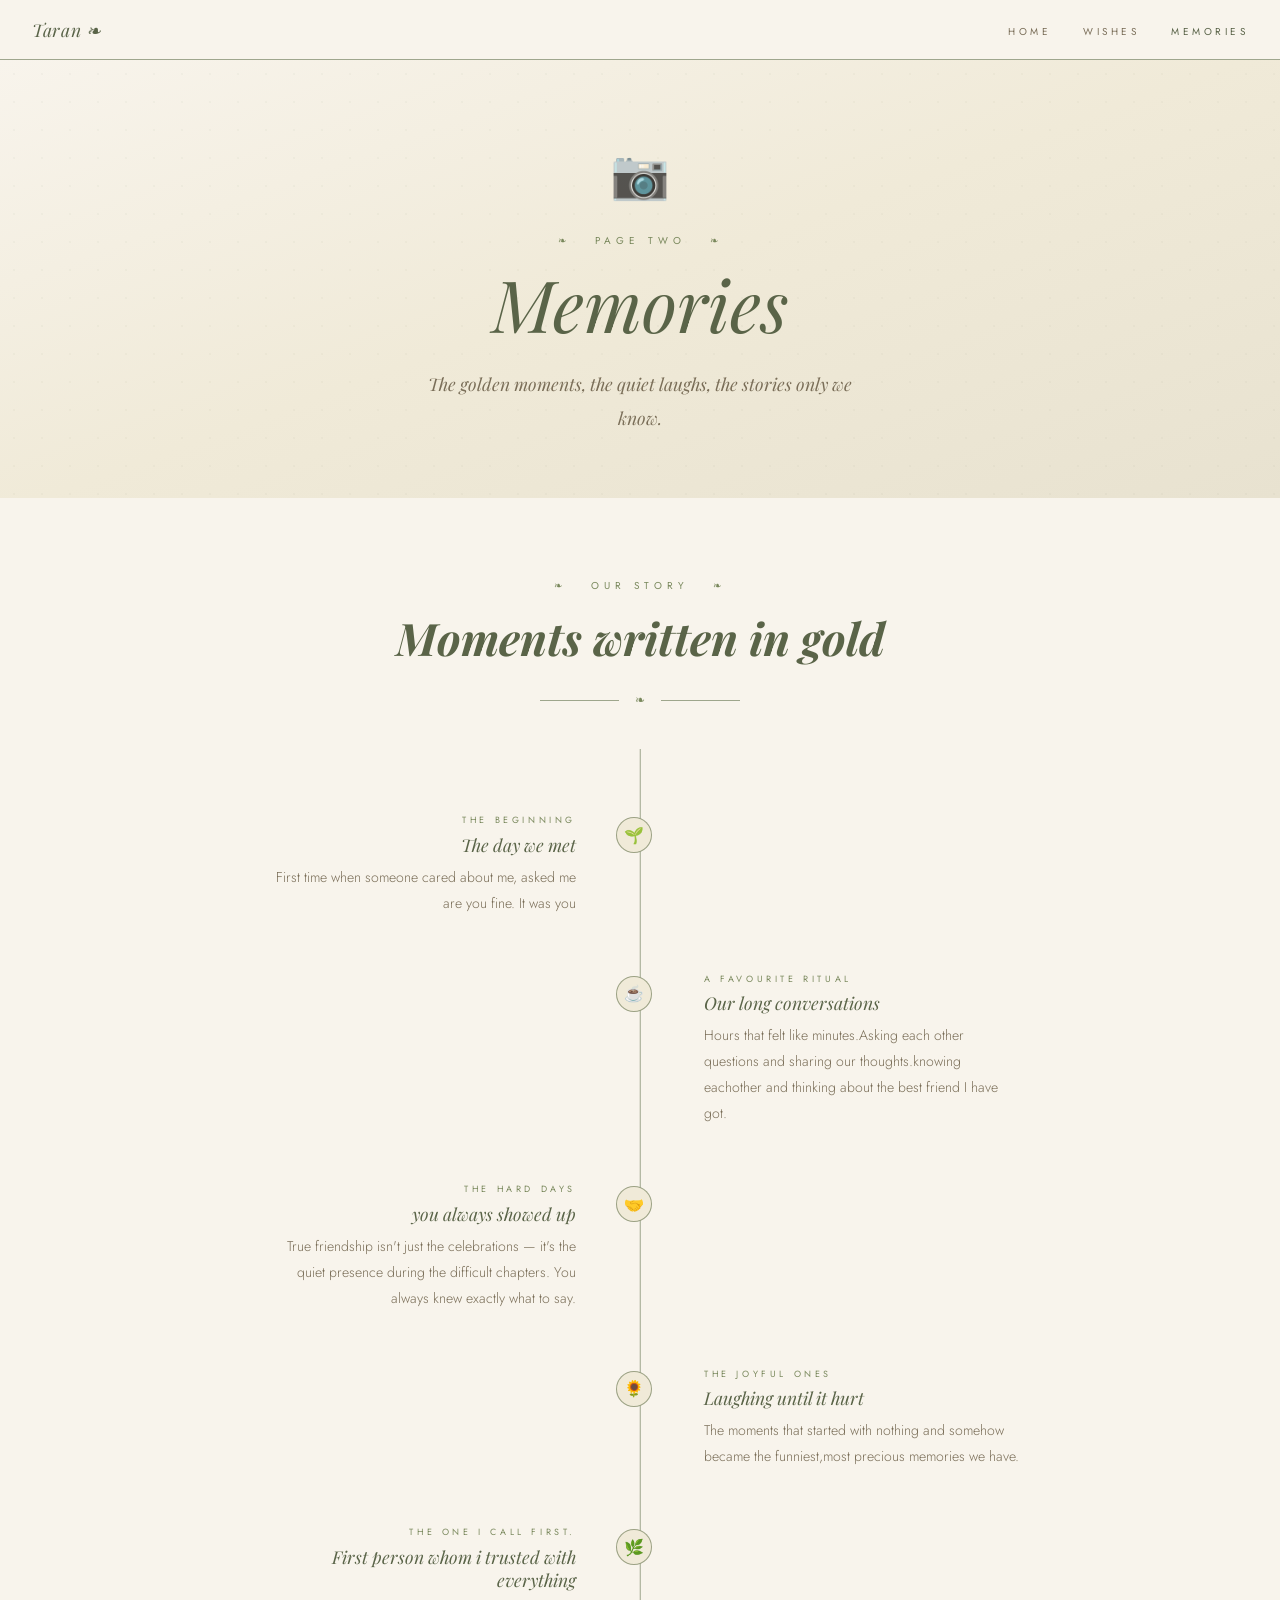
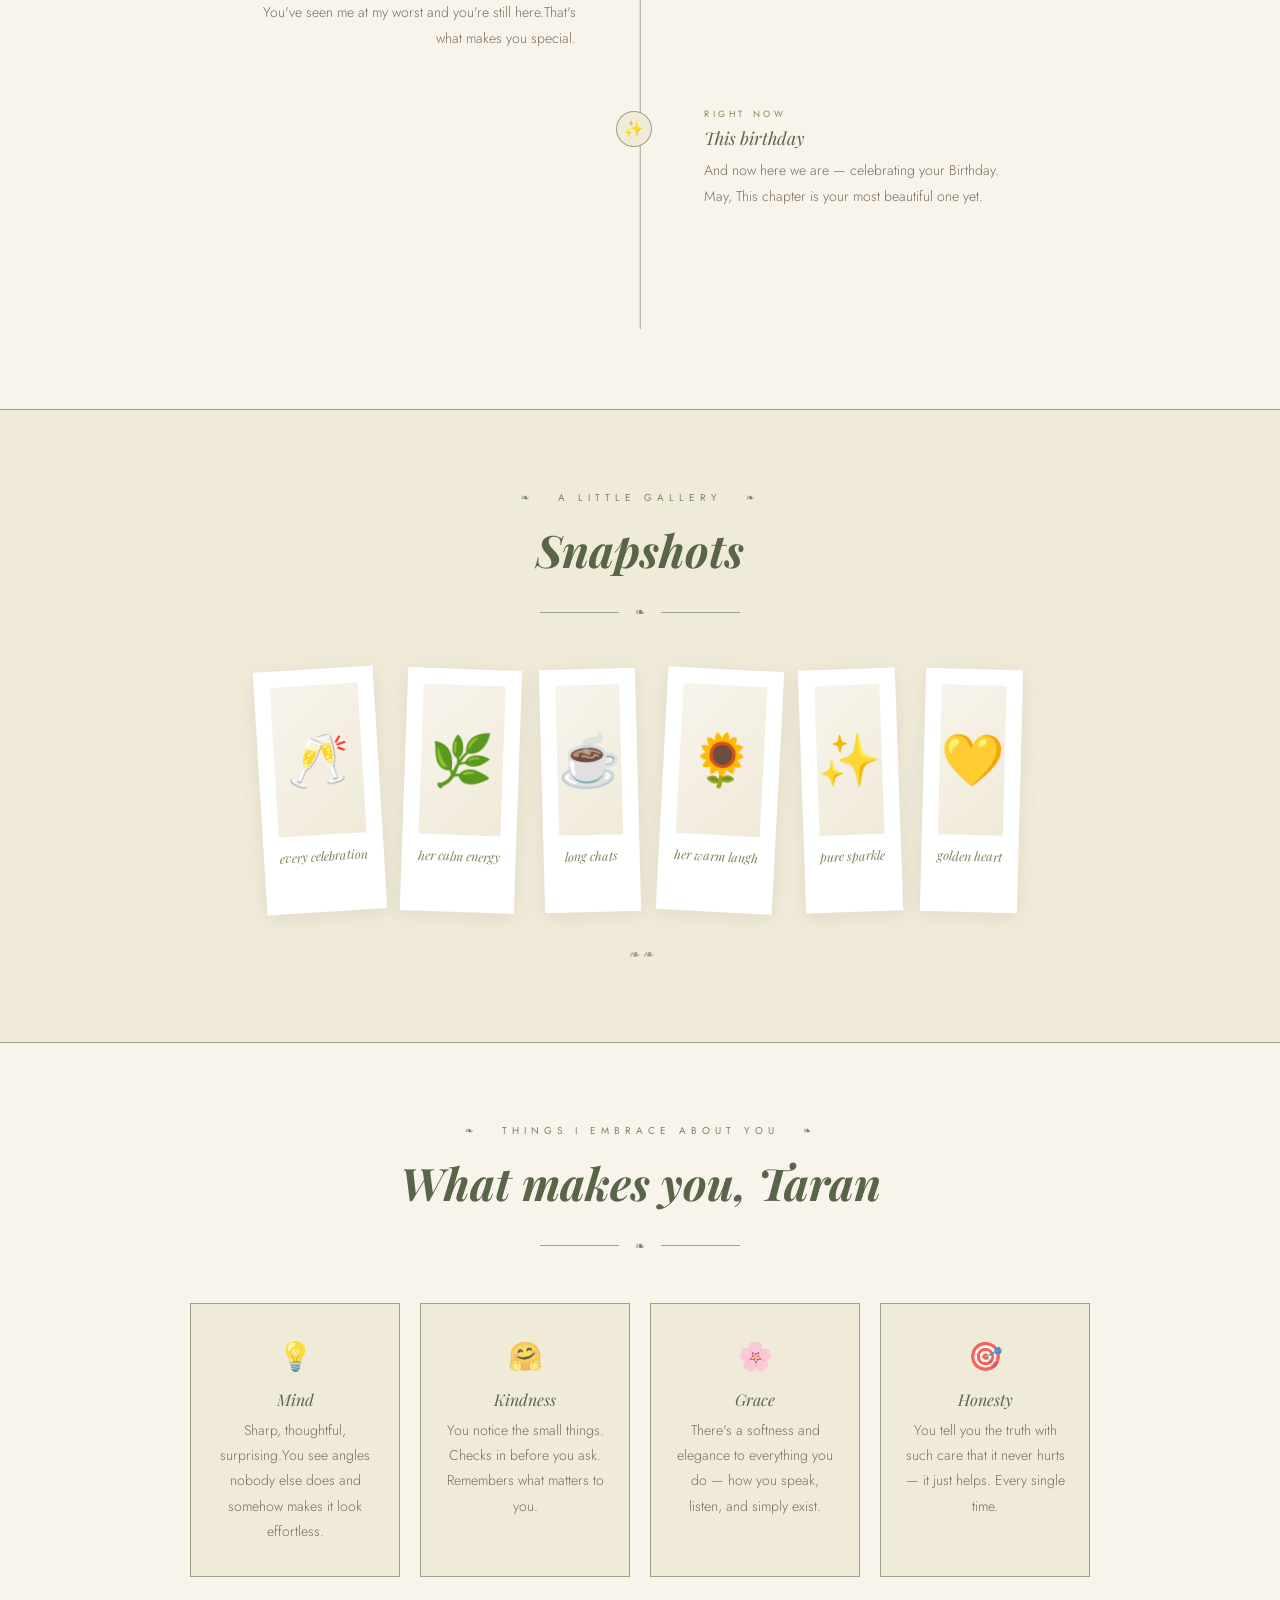
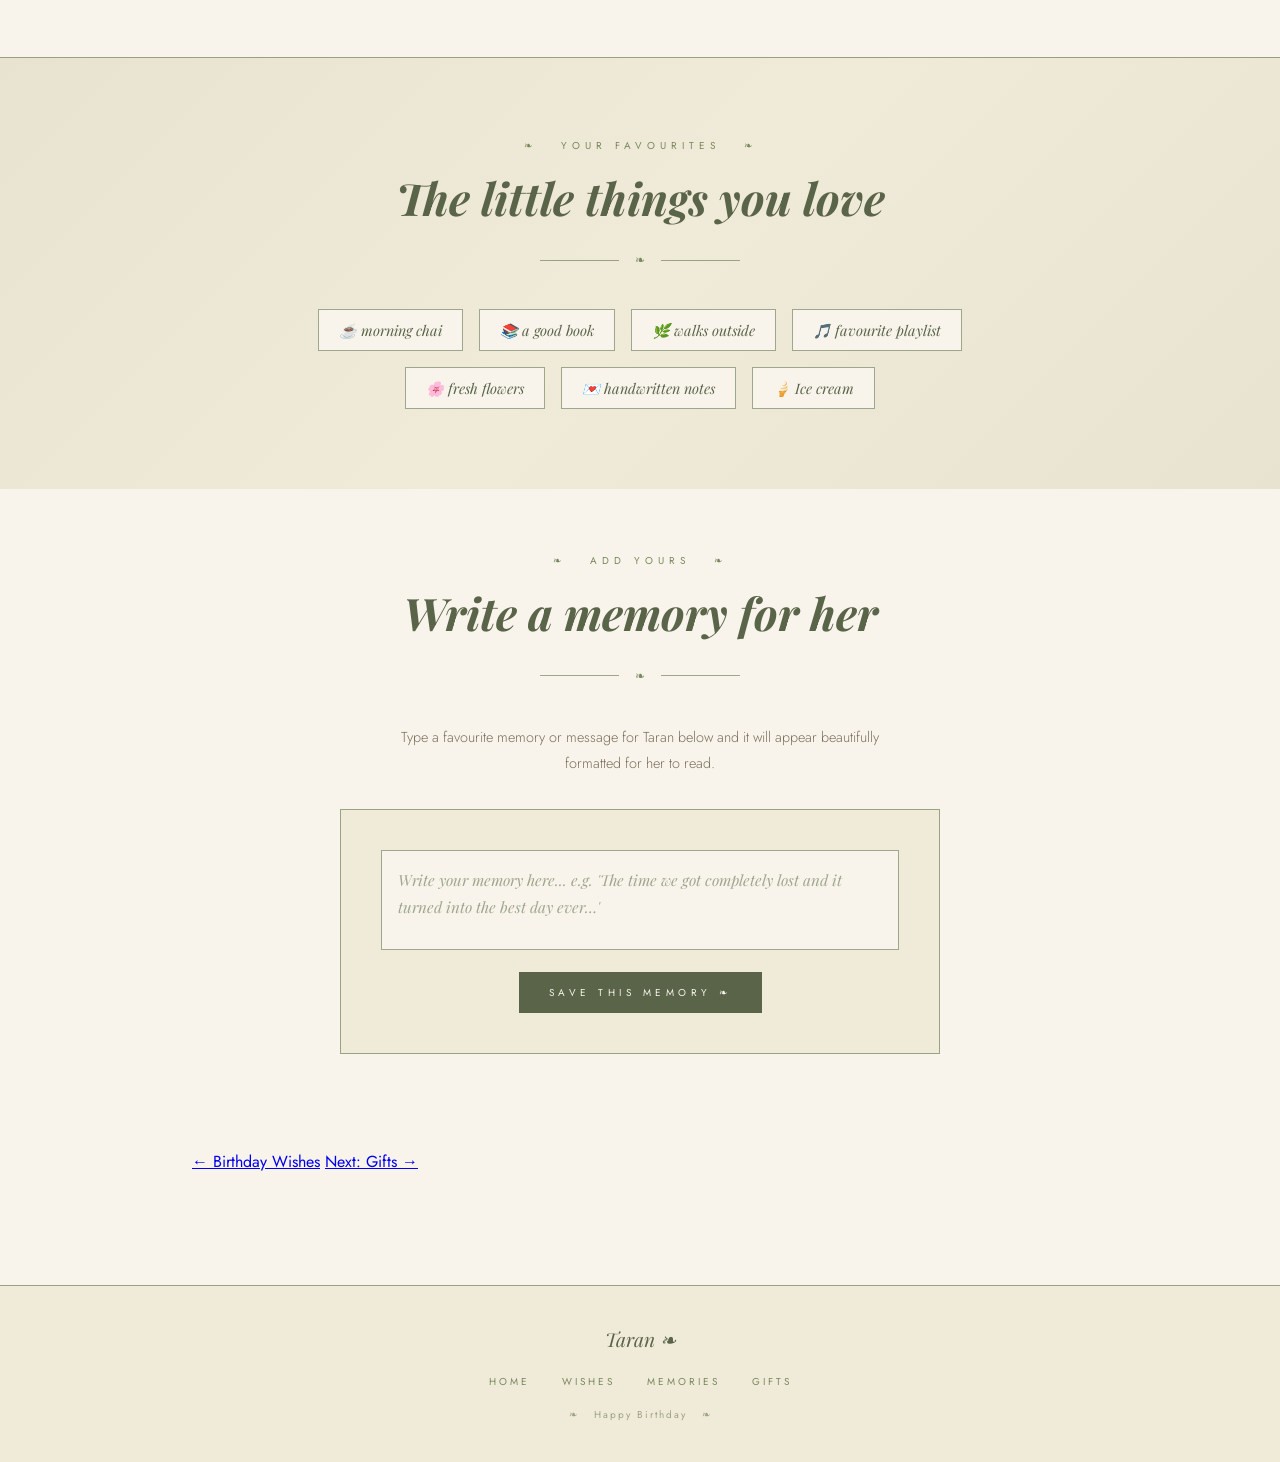
==== memories.html @ 5f740385 "Add files via upload" ====
<!DOCTYPE html>
<html lang="en">
<head>
<meta charset="UTF-8">
<meta name="viewport" content="width=device-width, initial-scale=1.0">
<title>Memories — Taran ❧</title>
<link rel="stylesheet" href="style.css">
<style>

/* ── TIMELINE ── */
.timeline{
  position:relative;padding:4rem 0;
  max-width:760px;margin:0 auto;
}
.timeline::before{
  content:'';position:absolute;left:50%;top:0;bottom:0;
  width:0.5px;background:var(--sage-dim);transform:translateX(-50%);
}
.t-item{
  display:grid;grid-template-columns:1fr 48px 1fr;
  gap:0;align-items:start;margin-bottom:3.5rem;
}
.t-item:nth-child(odd) .t-content{grid-column:1;text-align:right;padding-right:2.5rem}
.t-item:nth-child(odd) .t-dot{grid-column:2}
.t-item:nth-child(odd) .t-empty{grid-column:3}
.t-item:nth-child(even) .t-empty{grid-column:1}
.t-item:nth-child(even) .t-dot{grid-column:2}
.t-item:nth-child(even) .t-content{grid-column:3;text-align:left;padding-left:2.5rem}
.t-dot{
  width:36px;height:36px;border-radius:50%;
  background:var(--ivory2);border:1px solid var(--sage-dim);
  display:flex;align-items:center;justify-content:center;
  font-size:1rem;margin-top:4px;position:relative;z-index:1;
  transition:background 0.3s;
}
.t-item:hover .t-dot{background:var(--ivory3)}
.t-label{
  font-family:'Jost',sans-serif;font-size:9px;letter-spacing:0.4em;
  text-transform:uppercase;color:var(--sage-light);margin-bottom:0.4rem;
}
.t-title{
  font-family:'Playfair Display',serif;font-size:1.1rem;font-style:italic;
  color:var(--sage);margin-bottom:0.5rem;
}
.t-text{font-size:0.88rem;color:var(--warm);line-height:1.85;font-weight:300}

/* ── POLAROIDS ── */
.polaroid-section{
  padding:5rem 2rem;
  background:var(--ivory2);
  border-top:0.5px solid var(--sage-dim);
  border-bottom:0.5px solid var(--sage-dim);
}
.polaroid-grid{
  display:flex;justify-content:center;flex-wrap:wrap;
  gap:1.5rem;margin-top:3rem;
}
.polaroid{
  background:#fff;padding:1rem 1rem 3rem;
  box-shadow:0 4px 20px rgba(90,100,72,0.1);
  max-width:190px;cursor:pointer;
  transition:transform 0.35s,box-shadow 0.35s;
}
.polaroid:nth-child(1){transform:rotate(-3.5deg)}
.polaroid:nth-child(2){transform:rotate(2deg)}
.polaroid:nth-child(3){transform:rotate(-1.5deg)}
.polaroid:nth-child(4){transform:rotate(3deg)}
.polaroid:nth-child(5){transform:rotate(-2deg)}
.polaroid:nth-child(6){transform:rotate(1.5deg)}
.polaroid:hover{transform:rotate(0deg) scale(1.06)!important;box-shadow:0 12px 30px rgba(90,100,72,0.15);z-index:2}
.polaroid-img{
  width:100%;height:150px;display:flex;align-items:center;
  justify-content:center;font-size:3.2rem;
  background:linear-gradient(135deg,var(--ivory),var(--ivory2));
  margin-bottom:0.75rem;
}
.polaroid-cap{
  font-family:'Playfair Display',serif;font-size:0.78rem;
  font-style:italic;color:var(--sage-light);text-align:center;
}

/* ── TRAITS ── */
.traits-section{padding:5rem 2rem;text-align:center}
.traits-grid{
  display:grid;grid-template-columns:repeat(auto-fit,minmax(200px,1fr));
  gap:1.25rem;margin-top:3rem;max-width:900px;margin-left:auto;margin-right:auto;
}
.trait-card{
  background:var(--ivory2);border:0.5px solid var(--sage-dim);
  padding:2rem 1.5rem;transition:transform 0.3s;
}
.trait-card:hover{transform:translateY(-3px)}
.trait-emoji{font-size:1.75rem;display:block;margin-bottom:0.75rem;opacity:0.7}
.trait-title{
  font-family:'Playfair Display',serif;font-style:italic;
  font-size:1rem;color:var(--sage);margin-bottom:0.5rem;
}
.trait-text{font-size:0.88rem;color:var(--warm);line-height:1.8;font-weight:300}

/* ── FAVOURITE THINGS ── */
.favs-section{
  padding:5rem 2rem;text-align:center;
  background:linear-gradient(135deg,var(--ivory3),var(--ivory2),var(--ivory3));
  border-top:0.5px solid var(--sage-dim);
}
.favs-row{
  display:flex;flex-wrap:wrap;justify-content:center;
  gap:1rem;margin-top:2.5rem;max-width:760px;margin-left:auto;margin-right:auto;
}
.fav-chip{
  background:var(--ivory);border:0.5px solid var(--sage-dim);
  padding:10px 20px;font-family:'Playfair Display',serif;
  font-style:italic;font-size:0.9rem;color:var(--sage);
  transition:background 0.3s,transform 0.2s;cursor:default;
}
.fav-chip:hover{background:var(--ivory3);transform:translateY(-2px)}

/* ── ADD MEMORY CTA ── */
.memory-cta{
  padding:4rem 2rem;text-align:center;
}
.memory-input-box{
  max-width:600px;margin:2rem auto 0;
  background:var(--ivory2);border:0.5px solid var(--sage-dim);padding:2.5rem;
}
.memory-input-box textarea{
  width:100%;border:0.5px solid var(--sage-dim);background:var(--ivory);
  padding:1rem;font-family:'Playfair Display',serif;font-style:italic;
  font-size:0.95rem;color:var(--earth);line-height:1.8;resize:none;
  outline:none;min-height:100px;
}
.memory-input-box textarea:focus{border-color:var(--sage-light)}
.memory-input-box textarea::placeholder{color:var(--sage-dim)}
.memory-result{
  margin-top:1.5rem;padding:1.25rem 1.5rem;
  background:var(--ivory3);border-left:2px solid var(--sage);
  font-family:'Playfair Display',serif;font-style:italic;
  font-size:0.95rem;color:var(--earth);line-height:1.8;
  display:none;text-align:left;
}

/* Mobile timeline */
@media(max-width:640px){
  .timeline::before{left:20px}
  .t-item{grid-template-columns:28px 1fr!important}
  .t-item:nth-child(odd) .t-content,
  .t-item:nth-child(even) .t-content{grid-column:2!important;text-align:left!important;padding-left:1.5rem!important;padding-right:0!important}
  .t-item:nth-child(odd) .t-dot,
  .t-item:nth-child(even) .t-dot{grid-column:1!important}
  .t-empty{display:none!important}
  .t-dot{width:28px;height:28px;font-size:0.8rem}
  .polaroid{max-width:150px}
  .polaroid-img{height:120px;font-size:2.5rem}
}
</style>
</head>
<body>

<nav>
  <a href="index.html" class="nav-logo">Taran ❧</a>
  <ul class="nav-links">
    <li><a href="index.html">Home</a></li>
    <li><a href="wishes.html">Wishes</a></li>
    <li><a href="memories.html" class="active">Memories</a></li>
  </ul>
  <div class="nav-burger" onclick="toggleMenu()"><span></span><span></span><span></span></div>
</nav>
<div class="mobile-menu" id="mobileMenu">
  <ul>
    <li><a href="index.html">Home</a></li>
    <li><a href="wishes.html">Wishes</a></li>
    <li><a href="memories.html">Memories</a></li>
  </ul>
</div>

<div class="page">

<!-- PAGE HERO -->
<div class="page-hero">
  <div class="page-hero-content">
    <span class="page-hero-icon">📷</span>
    <div class="page-hero-label">❧ &nbsp; Page two &nbsp; ❧</div>
    <h1 class="page-hero-title">Memories</h1>
    <p class="page-hero-desc">The golden moments, the quiet laughs, the stories only we know.</p>
  </div>
</div>

<!-- TIMELINE -->
<section style="padding:5rem 2rem;text-align:center">
  <div class="container">
    <div class="section-label reveal">❧ &nbsp; our story &nbsp; ❧</div>
    <h2 class="section-title reveal">Moments written in gold</h2>
    <div class="rule reveal"><span></span><em>❧</em><span></span></div>

    <div class="timeline">

      <div class="t-item reveal">
        <div class="t-content">
          <div class="t-label">The beginning</div>
          <div class="t-title">The day we met</div>
          <p class="t-text"> First time when someone cared about me, asked me are you fine. It was you </p>
        </div>
        <div class="t-dot">🌱</div>
        <div class="t-empty"></div>
      </div>

      <div class="t-item reveal">
        <div class="t-empty"></div>
        <div class="t-dot">☕</div>
        <div class="t-content">
          <div class="t-label">A favourite ritual</div>
          <div class="t-title">Our long conversations</div>
          <p class="t-text">Hours that felt like minutes.Asking each other questions and sharing our thoughts.knowing eachother and thinking about the best friend I have got.</p>
        </div>
      </div>

      <div class="t-item reveal">
        <div class="t-content">
          <div class="t-label">The hard days</div>
          <div class="t-title">you always showed up</div>
          <p class="t-text">True friendship isn't just the celebrations — it's the quiet presence during the difficult chapters. You always knew exactly what to say.</p>
        </div>
        <div class="t-dot">🤝</div>
        <div class="t-empty"></div>
      </div>

      <div class="t-item reveal">
        <div class="t-empty"></div>
        <div class="t-dot">🌻</div>
        <div class="t-content">
          <div class="t-label">The joyful ones</div>
          <div class="t-title">Laughing until it hurt</div>
          <p class="t-text">The moments that started with nothing and somehow became the funniest,most precious memories we have.</p>
        </div>
      </div>

      <div class="t-item reveal">
        <div class="t-content">
          <div class="t-label">The one I call first.</div>
          <div class="t-title">First person whom i trusted with everything</div>
          <p class="t-text"> You've seen me at my worst and you're still here.That's what makes you special.  </p>
        </div>
        <div class="t-dot">🌿</div>
        <div class="t-empty"></div>
      </div>

      <div class="t-item reveal">
        <div class="t-empty"></div>
        <div class="t-dot">✨</div>
        <div class="t-content">
          <div class="t-label">Right now</div>
          <div class="t-title">This birthday</div>
          <p class="t-text">And now here we are — celebrating your Birthday. May, This chapter is your most beautiful one yet.</p>
        </div>
      </div>

    </div>
  </div>
</section>

<!-- POLAROIDS -->
<section class="polaroid-section">
  <div class="container" style="text-align:center">
    <div class="section-label reveal">❧ &nbsp; a little gallery &nbsp; ❧</div>
    <h2 class="section-title reveal">Snapshots</h2>
    <div class="rule reveal"><span></span><em>❧</em><span></span></div>
    <div class="polaroid-grid">
      <div class="polaroid reveal"><div class="polaroid-img">🥂</div><div class="polaroid-cap">every celebration</div></div>
      <div class="polaroid reveal"><div class="polaroid-img">🌿</div><div class="polaroid-cap">her calm energy</div></div>
      <div class="polaroid reveal"><div class="polaroid-img">☕</div><div class="polaroid-cap">long chats</div></div>
      <div class="polaroid reveal"><div class="polaroid-img">🌻</div><div class="polaroid-cap">her warm laugh</div></div>
      <div class="polaroid reveal"><div class="polaroid-img">✨</div><div class="polaroid-cap">pure sparkle</div></div>
      <div class="polaroid reveal"><div class="polaroid-img">💛</div><div class="polaroid-cap">golden heart</div></div>
    </div>
    <p style="margin-top:2rem;font-size:0.85rem;font-style:italic;color:var(--sage-dim);font-family:'Playfair Display',serif">
      ❧ ❧
    </p>
  </div>
</section>

<!-- TRAITS -->
<section class="traits-section">
  <div class="section-label reveal">❧ &nbsp; things i embrace about you &nbsp; ❧</div>
  <h2 class="section-title reveal">What makes you, Taran</h2>
  <div class="rule reveal"><span></span><em>❧</em><span></span></div>
  <div class="traits-grid">
    <div class="trait-card reveal"><span class="trait-emoji">💡</span><div class="trait-title">Mind</div><p class="trait-text">Sharp, thoughtful, surprising.You see angles nobody else does and somehow makes it look effortless.</p></div>
    <div class="trait-card reveal"><span class="trait-emoji">🤗</span><div class="trait-title">Kindness</div><p class="trait-text">You notice the small things. Checks in before you ask. Remembers what matters to you.</p></div>
    <div class="trait-card reveal"><span class="trait-emoji">🌸</span><div class="trait-title">Grace</div><p class="trait-text">There's a softness and elegance to everything you do — how you speak, listen, and simply exist.</p></div>
    <div class="trait-card reveal"><span class="trait-emoji">🎯</span><div class="trait-title">Honesty</div><p class="trait-text">You tell you the truth with such care that it never hurts — it just helps. Every single time.</p></div>
  </div>
</section>

<!-- FAVOURITE THINGS -->
<section class="favs-section">
  <div class="section-label reveal">❧ &nbsp; Your favourites &nbsp; ❧</div>
  <h2 class="section-title reveal">The little things you love</h2>
  <div class="rule reveal"><span></span><em>❧</em><span></span></div>
  <p class="reveal" style="font-size:0.9rem;color:var(--warm);font-style:italic;font-family:'Playfair Display',serif;margin-bottom:0"></p>
  <div class="favs-row">
    <div class="fav-chip reveal">☕ morning chai</div>
    <div class="fav-chip reveal">📚 a good book</div>
    <div class="fav-chip reveal">🌿 walks outside</div>
    <div class="fav-chip reveal">🎵  favourite playlist</div>
    <div class="fav-chip reveal">🌸 fresh flowers</div>
    <div class="fav-chip reveal">💌 handwritten notes</div>
    <div class="fav-chip reveal">🍦 Ice cream</div>
  </div>
</section>

<!-- ADD A MEMORY -->
<section class="memory-cta">
  <div class="container" style="text-align:center">
    <div class="section-label reveal">❧ &nbsp; add yours &nbsp; ❧</div>
    <h2 class="section-title reveal">Write a memory for her</h2>
    <div class="rule reveal"><span></span><em>❧</em><span></span></div>
    <p class="reveal" style="font-size:0.9rem;color:var(--warm);max-width:480px;margin:0 auto;line-height:1.8;font-weight:300">
      Type a favourite memory or message for Taran below and it will appear beautifully formatted for her to read.
    </p>
    <div class="memory-input-box reveal">
      <textarea id="memInput" placeholder="Write your memory here... e.g. 'The time we got completely lost and it turned into the best day ever…'"></textarea>
      <div style="margin-top:1rem;text-align:center">
        <button class="btn-sage" onclick="addMemory()">Save this memory ❧</button>
      </div>
      <div class="memory-result" id="memResult"></div>
    </div>
  </div>
</section>

<!-- PAGE NAV -->
<div class="page-nav" style="max-width:960px;margin:0 auto;padding:2rem">
  <a href="wishes.html">← Birthday Wishes</a>
  <a href="gifts.html">Next: Gifts →</a>
</div>

</div><!-- end .page -->

<site-footer>
  <div class="footer-name">Taran ❧</div>
  <ul class="footer-links">
    <li><a href="index.html">Home</a></li>
    <li><a href="wishes.html">Wishes</a></li>
    <li><a href="memories.html">Memories</a></li>
    <li><a href="gifts.html">Gifts</a></li>
  </ul>
  <div class="footer-copy">❧ &nbsp; Happy Birthday &nbsp; ❧</div>
</site-footer>

<script>
function toggleMenu(){document.getElementById('mobileMenu').classList.toggle('open')}
const revs=document.querySelectorAll('.reveal');
const io=new IntersectionObserver(e=>e.forEach(el=>{if(el.isIntersecting){el.target.classList.add('visible');io.unobserve(el.target)}}),{threshold:0.1});
revs.forEach(r=>io.observe(r));

function addMemory(){
  const val=document.getElementById('memInput').value.trim();
  if(!val)return;
  const el=document.getElementById('memResult');
  el.style.display='block';
  el.innerHTML='<em style="font-size:0.8rem;color:var(--sage-light);letter-spacing:0.2em;text-transform:uppercase;font-style:normal">❧ A memory for Taran ❧</em><br><br>"'+val+'"';
  document.getElementById('memInput').value='';
}
</script>
</body>
</html>
---- style.css ----
/* ── TARAN SAGE & IVORY — SHARED STYLES ── */
@import url('https://fonts.googleapis.com/css2?family=Playfair+Display:ital,wght@0,400;0,500;0,600;1,400;1,600&family=Jost:wght@200;300;400;500&family=IM+Fell+English:ital@0;1&display=swap');

*,*::before,*::after{margin:0;padding:0;box-sizing:border-box}

:root{
  --ivory:#f8f4ec;
  --ivory2:#f0ead8;
  --ivory3:#e8e2d0;
  --sage:#5a6448;
  --sage-light:#79885c;
  --sage-dim:rgba(89, 104, 65, 0.558);
  --sage-faint:rgba(90,100,72,0.06);
  --earth:#3d3a2e;
  --warm:#7a6e58;
  --warm-dim:rgba(122,110,88,0.6);
}

html{scroll-behavior:smooth}
body{
  background:var(--ivory);
  color:var(--earth);
  font-family:'Jost',sans-serif;
  overflow-x:hidden;
  min-height:100vh;
}

/* ── NAV ── */
nav{
  position:fixed;top:0;left:0;right:0;z-index:100;
  background:rgba(248,244,236,0.95);
  backdrop-filter:blur(8px);
  border-bottom:0.5px solid var(--sage-dim);
  padding:0 2rem;
  display:flex;align-items:center;justify-content:space-between;
  height:60px;
}
.nav-logo{
  font-family:'Playfair Display',serif;
  font-size:1.1rem;font-style:italic;
  color:var(--sage);text-decoration:none;letter-spacing:0.04em;
}
.nav-links{display:flex;gap:2rem;align-items:center;list-style:none}
.nav-links a{
  font-family:'Jost',sans-serif;font-size:10px;
  letter-spacing:0.35em;text-transform:uppercase;
  color:var(--warm);text-decoration:none;
  transition:color 0.2s;
}
.nav-links a:hover,.nav-links a.active{color:var(--sage)}
.nav-burger{display:none;flex-direction:column;gap:5px;cursor:pointer;padding:4px}
.nav-burger span{width:22px;height:0.5px;background:var(--sage);display:block;transition:all 0.3s}
.mobile-menu{
  display:none;position:fixed;top:60px;left:0;right:0;
  background:var(--ivory);border-bottom:0.5px solid var(--sage-dim);
  z-index:99;padding:1.5rem 2rem;
}
.mobile-menu.open{display:block}
.mobile-menu ul{list-style:none;display:flex;flex-direction:column;gap:1.25rem}
.mobile-menu a{font-size:11px;letter-spacing:0.35em;text-transform:uppercase;color:var(--warm);text-decoration:none}

/* ── PAGE WRAPPER ── */
.page{padding-top:60px}

/* ── SHARED SECTION HELPERS ── */
.container{max-width:960px;margin:0 auto;padding:0 2rem}
.section-label{
  font-family:'Jost',sans-serif;font-size:10px;letter-spacing:0.5em;
  color:var(--sage-light);text-transform:uppercase;margin-bottom:1rem;
}
.section-title{
  font-family:'Playfair Display',serif;
  font-size:clamp(1.8rem,4vw,2.8rem);
  color:var(--sage);margin-bottom:1.5rem;
  line-height:1.3;font-style:italic;
}
.rule{
  display:flex;align-items:center;gap:1rem;
  margin:0 auto 2.5rem;max-width:200px;
}
.rule span{flex:1;height:0.5px;background:var(--sage-dim)}
.rule em{font-style:normal;color:var(--sage-light);font-size:12px}

/* ── PAGE HERO ── */
.page-hero{
  background:linear-gradient(160deg,var(--ivory) 0%,var(--ivory2) 50%,var(--ivory3) 100%);
  padding:5rem 2rem 4rem;text-align:center;position:relative;overflow:hidden;
}
.page-hero::before{
  content:'';position:absolute;inset:0;
  background-image:radial-gradient(circle,rgba(90,100,72,0.04) 1px,transparent 1px);
  background-size:28px 28px;
}
.page-hero-content{position:relative;z-index:1}
.page-hero-icon{font-size:3rem;margin-bottom:1.5rem;display:block;opacity:0.75}
.page-hero-label{
  font-family:'Jost',sans-serif;font-size:10px;letter-spacing:0.5em;
  color:var(--sage-light);text-transform:uppercase;margin-bottom:1rem;
}
.page-hero-title{
  font-family:'Playfair Display',serif;font-size:clamp(2.5rem,7vw,4.5rem);
  font-style:italic;color:var(--sage);line-height:1.1;font-weight:400;
}
.page-hero-desc{
  font-family:'Playfair Display',serif;font-size:1.1rem;font-style:italic;
  color:var(--warm);max-width:440px;line-height:1.9;margin:1.5rem auto 0;
}

/* ── FOOTER ── */
site-footer{
  display:block;padding:2.5rem 2rem;text-align:center;
  border-top:0.5px solid var(--sage-dim);
  background:var(--ivory2);margin-top:5rem;
}
.footer-name{
  font-family:'Playfair Display',serif;font-size:1.2rem;font-style:italic;
  color:var(--sage);margin-bottom:6px;
}
.footer-links{
  display:flex;justify-content:center;gap:2rem;flex-wrap:wrap;
  margin:1rem 0;list-style:none;
}
.footer-links a{
  font-size:10px;letter-spacing:0.3em;text-transform:uppercase;
  color:var(--sage-light);text-decoration:none;
}
.footer-copy{font-size:10px;color:var(--sage-dim);letter-spacing:0.2em;margin-top:6px}

/* ── BUTTONS ── */
.btn-sage{
  display:inline-block;font-family:'Jost',sans-serif;font-size:10px;
  letter-spacing:0.45em;text-transform:uppercase;color:var(--ivory);
  background:var(--sage);padding:13px 30px;text-decoration:none;
  transition:background 0.3s,transform 0.2s;border:none;cursor:pointer;
}
.btn-sage:hover{background:var(--earth);transform:translateY(-1px)}
.btn-outline{
  display:inline-block;font-family:'Jost',sans-serif;font-size:10px;
  letter-spacing:0.45em;text-transform:uppercase;color:var(--sage);
  background:transparent;padding:12px 28px;text-decoration:none;
  border:0.5px solid var(--sage-dim);transition:background 0.3s;
}
.btn-outline:hover{background:var(--sage-faint)}

/* ── ANIMATIONS ── */
@keyframes fadeUp{from{opacity:0;transform:translateY(20px)}to{opacity:1;transform:translateY(0)}}
.reveal{opacity:0;transform:translateY(24px);transition:opacity 0.8s ease,transform 0.8s ease}
.reveal.visible{opacity:1;transform:translateY(0)}

@media(max-width:700px){
  .nav-links{display:none}
  .nav-burger{display:flex}
}
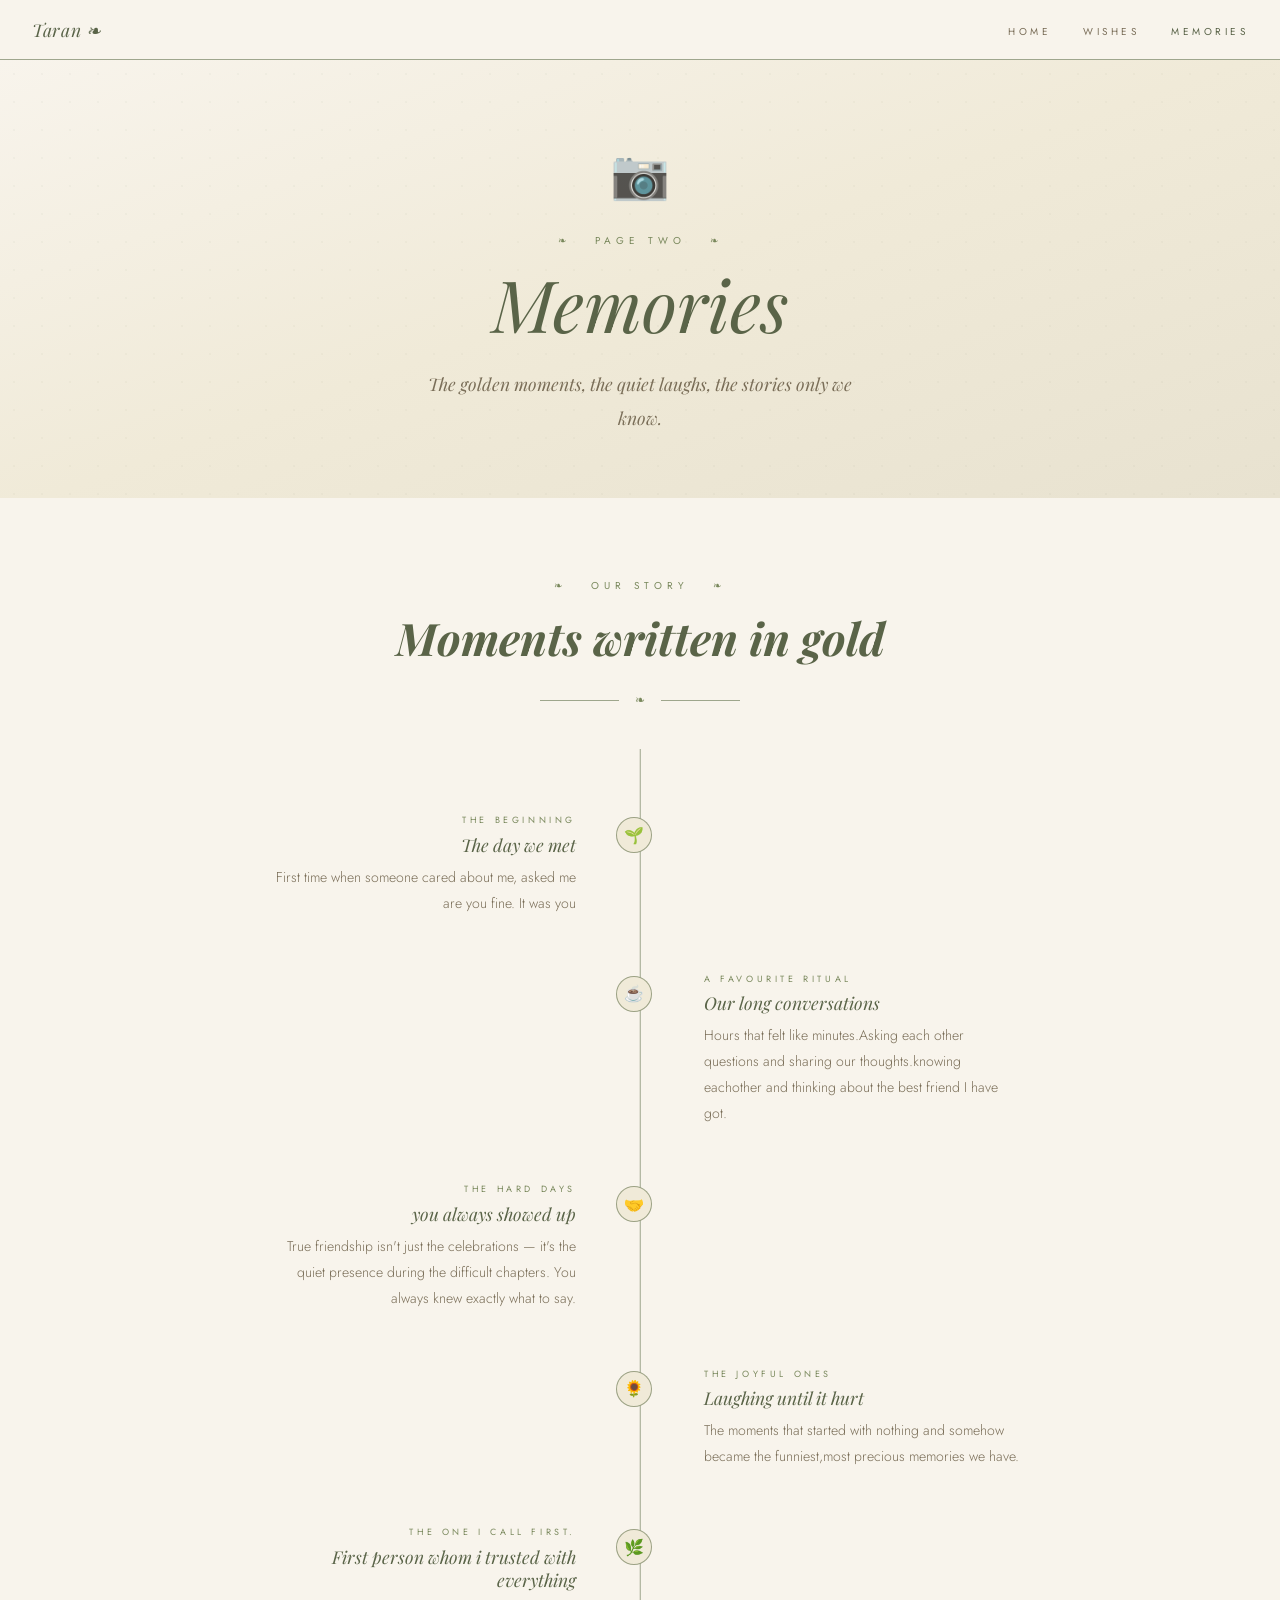
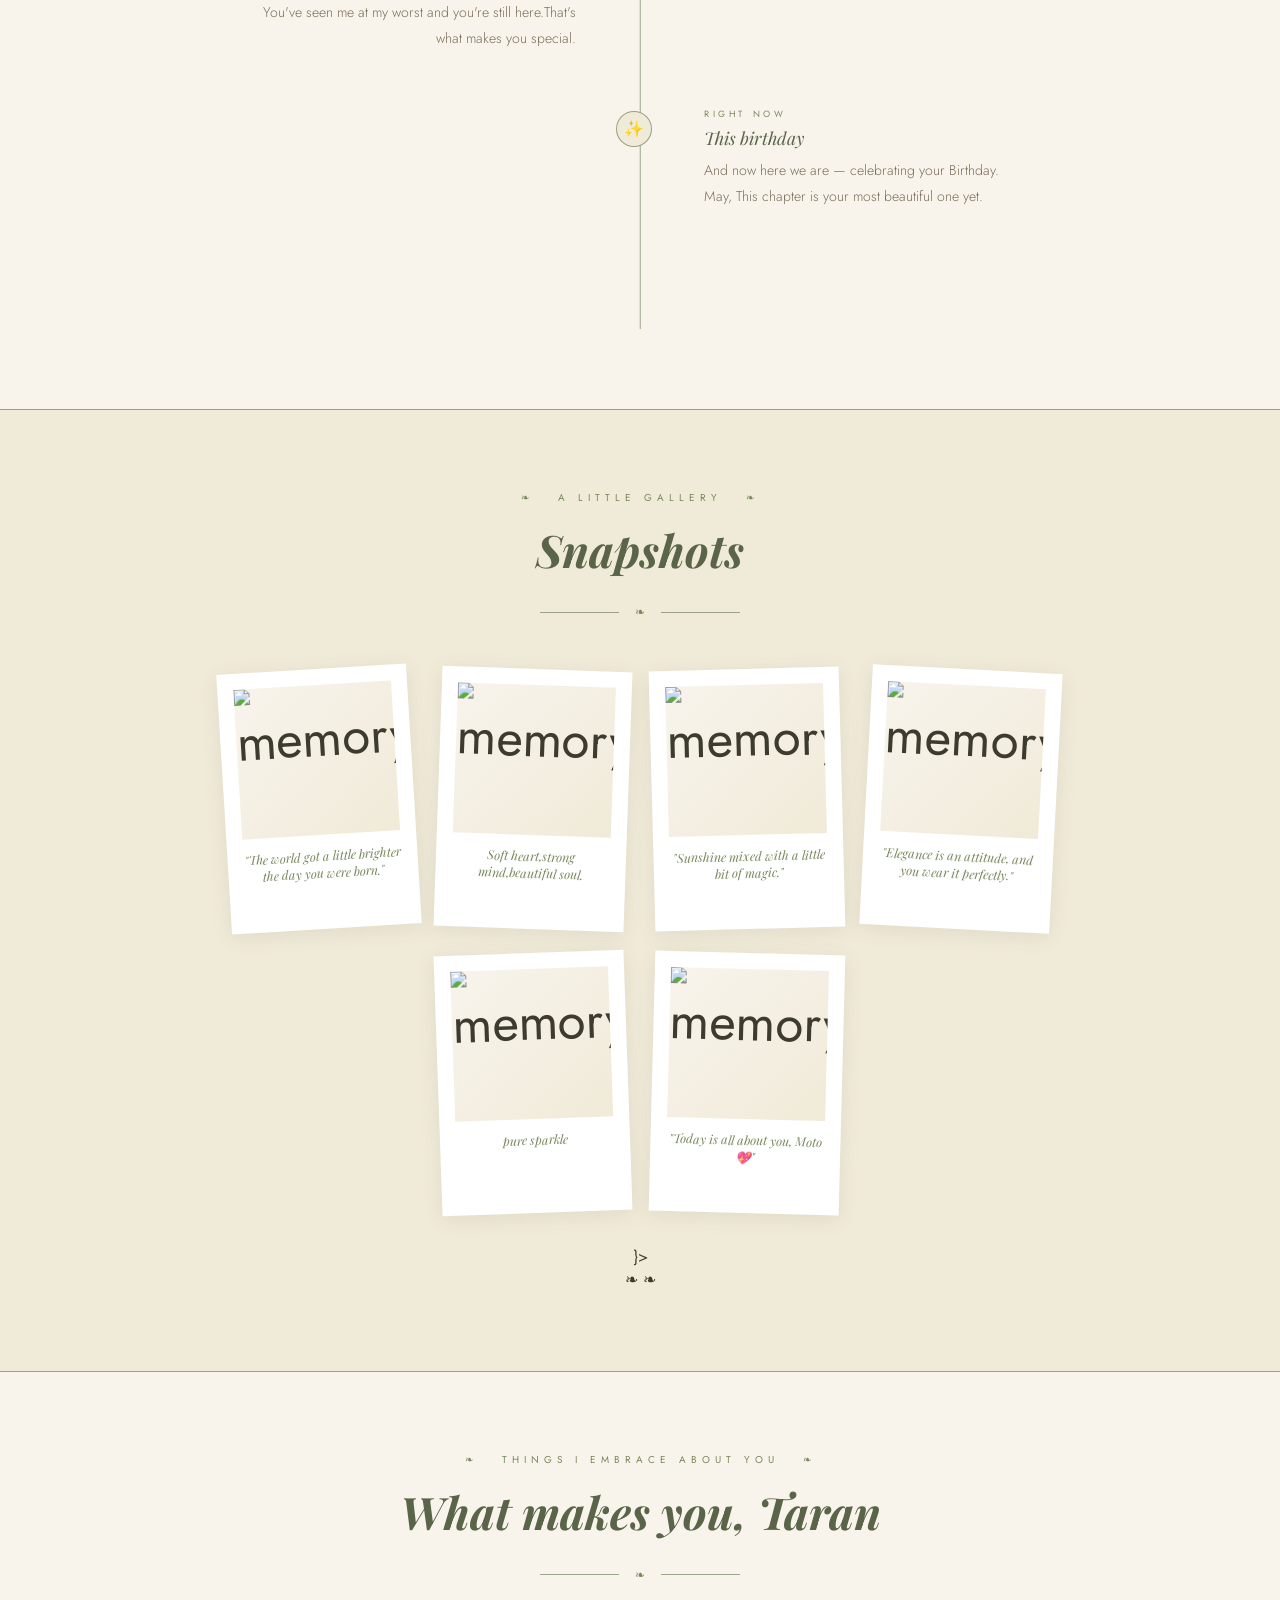
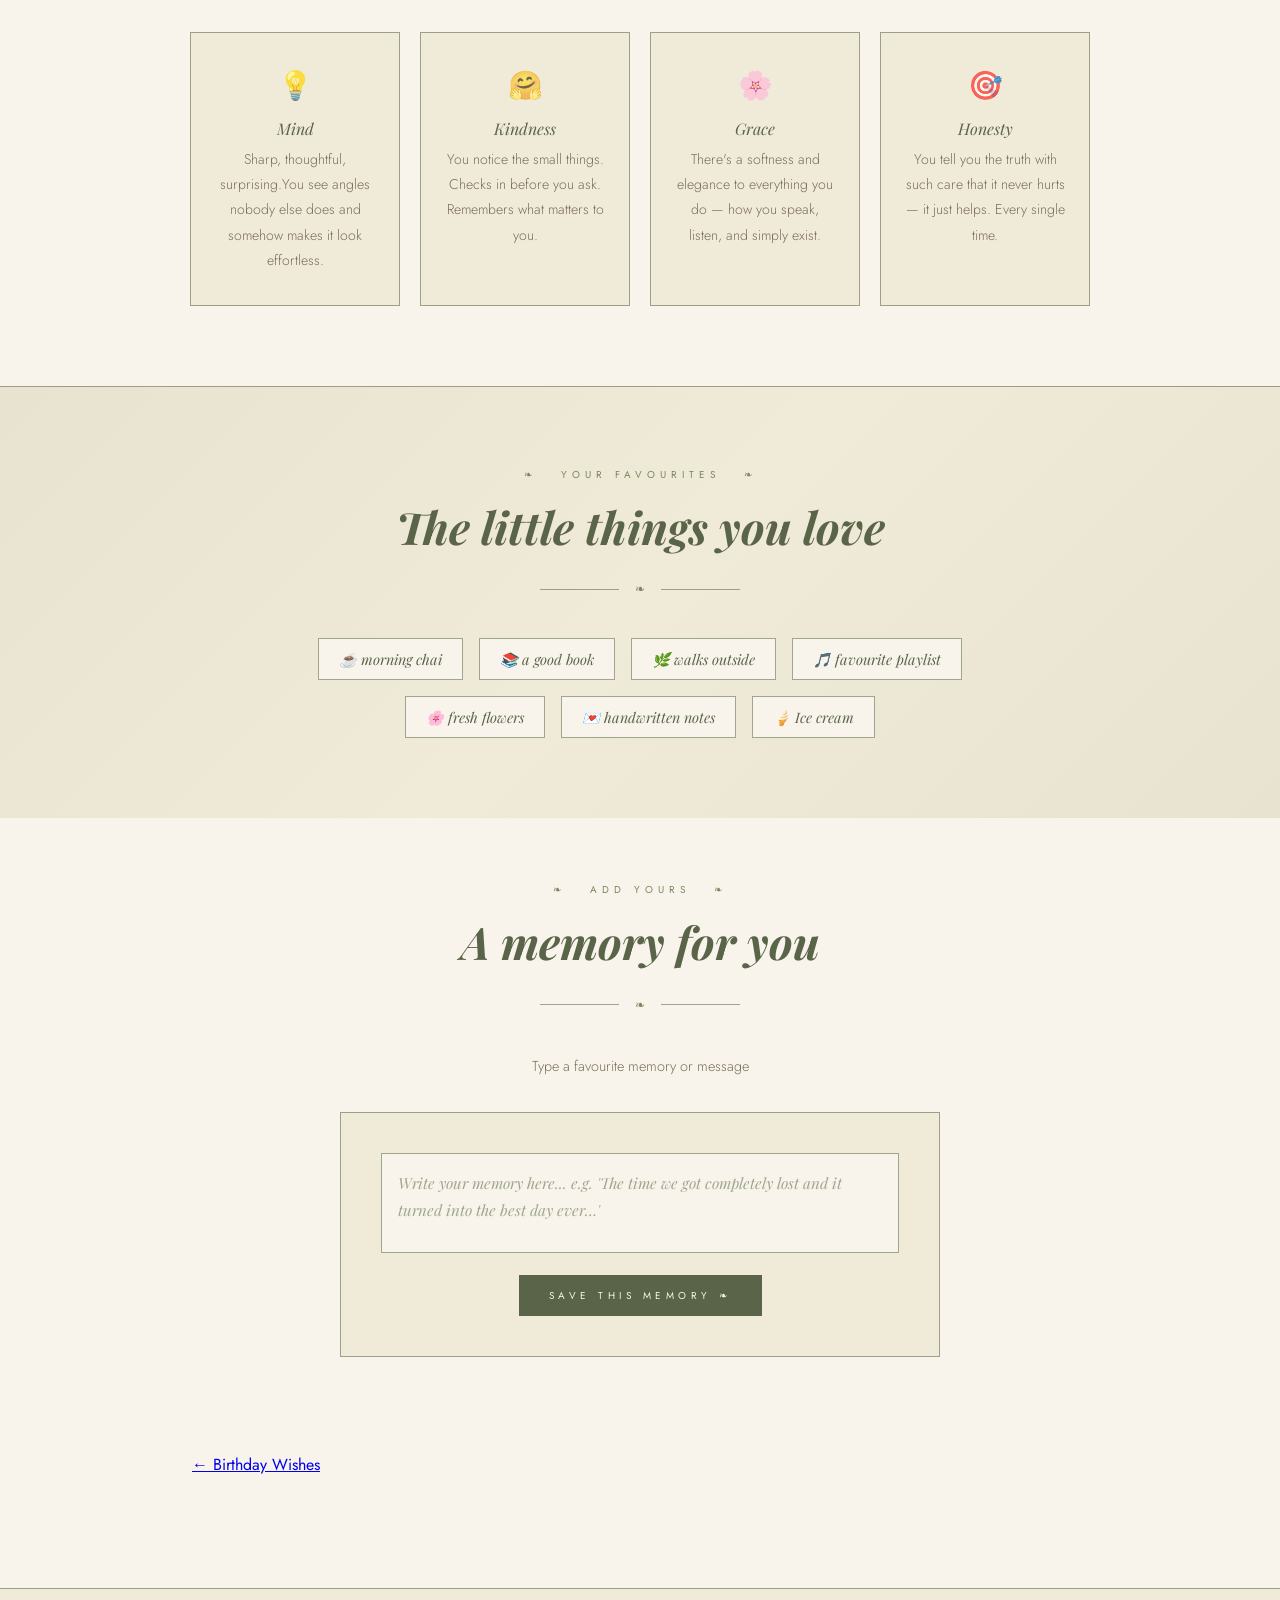
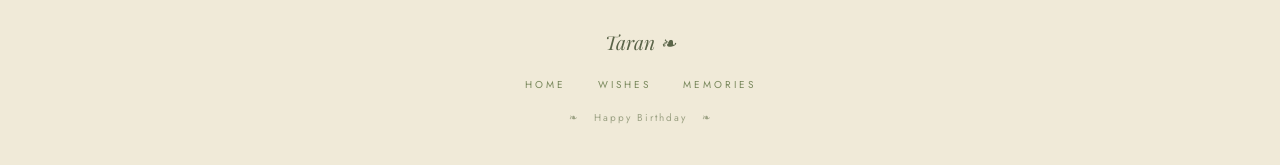
==== commit 35d30afa: "Update memories.html" ====
--- a/memories.html
+++ b/memories.html
@@ -151,6 +151,20 @@
   .t-dot{width:28px;height:28px;font-size:0.8rem}
   .polaroid{max-width:150px}
   .polaroid-img{height:120px;font-size:2.5rem}
+}
+.polaroid-img {
+  width: 100%;
+  height: 150px;
+  overflow: hidden;
+  margin-bottom: 0.75rem;
+}
+
+.polaroid-img img {
+  width: 100%;
+  height: 100%;
+  object-fit: cover;
+  object-position: center;
+  display: block;
 }
 </style>
 </head>
@@ -265,16 +279,15 @@
     <h2 class="section-title reveal">Snapshots</h2>
     <div class="rule reveal"><span></span><em>❧</em><span></span></div>
     <div class="polaroid-grid">
-      <div class="polaroid reveal"><div class="polaroid-img">🥂</div><div class="polaroid-cap">every celebration</div></div>
-      <div class="polaroid reveal"><div class="polaroid-img">🌿</div><div class="polaroid-cap">her calm energy</div></div>
-      <div class="polaroid reveal"><div class="polaroid-img">☕</div><div class="polaroid-cap">long chats</div></div>
-      <div class="polaroid reveal"><div class="polaroid-img">🌻</div><div class="polaroid-cap">her warm laugh</div></div>
-      <div class="polaroid reveal"><div class="polaroid-img">✨</div><div class="polaroid-cap">pure sparkle</div></div>
-      <div class="polaroid reveal"><div class="polaroid-img">💛</div><div class="polaroid-cap">golden heart</div></div>
+      <div class="polaroid reveal"><div class="polaroid-img"><img src="photo1.jpeg" alt="memory"></div><div class="polaroid-cap">"The world got a little brighter the day you were born."</div></div>
+<div class="polaroid reveal"><div class="polaroid-img"><img src="photo2.jpeg" alt="memory"></div><div class="polaroid-cap">Soft heart,strong mind,beautiful soul.</div></div>
+<div class="polaroid reveal"><div class="polaroid-img"><img src="photo3.jpeg" alt="memory"></div><div class="polaroid-cap">"Sunshine mixed with a little bit of magic."</div></div>
+<div class="polaroid reveal"><div class="polaroid-img"><img src="photo4.jpeg" alt="memory"></div><div class="polaroid-cap">"Elegance is an attitude, and you wear it perfectly."</div></div>
+<div class="polaroid reveal"><div class="polaroid-img"><img src="photo5.jpeg" alt="memory"></div><div class="polaroid-cap">pure sparkle</div></div>
+<div class="polaroid reveal"><div class="polaroid-img"><img src="photo6.jpeg" alt="memory"></div><div class="polaroid-cap">"Today is all about you, Moto 💖"</div></div>
     </div>
-    <p style="margin-top:2rem;font-size:0.85rem;font-style:italic;color:var(--sage-dim);font-family:'Playfair Display',serif">
-      ❧ ❧
-    </p>
+    <p style="margin-top:2rem;font-size:0.85rem;font-style:italic;color:var(--sage-dim);font-family:'Playfair Display',serif"></p>
+}></p>❧ ❧
   </div>
 </section>
 
@@ -312,10 +325,10 @@
 <section class="memory-cta">
   <div class="container" style="text-align:center">
     <div class="section-label reveal">❧ &nbsp; add yours &nbsp; ❧</div>
-    <h2 class="section-title reveal">Write a memory for her</h2>
+    <h2 class="section-title reveal"> A memory for you</h2>
     <div class="rule reveal"><span></span><em>❧</em><span></span></div>
     <p class="reveal" style="font-size:0.9rem;color:var(--warm);max-width:480px;margin:0 auto;line-height:1.8;font-weight:300">
-      Type a favourite memory or message for Taran below and it will appear beautifully formatted for her to read.
+      Type a favourite memory or message 
     </p>
     <div class="memory-input-box reveal">
       <textarea id="memInput" placeholder="Write your memory here... e.g. 'The time we got completely lost and it turned into the best day ever…'"></textarea>
@@ -330,7 +343,6 @@
 <!-- PAGE NAV -->
 <div class="page-nav" style="max-width:960px;margin:0 auto;padding:2rem">
   <a href="wishes.html">← Birthday Wishes</a>
-  <a href="gifts.html">Next: Gifts →</a>
 </div>
 
 </div><!-- end .page -->
@@ -341,7 +353,7 @@
     <li><a href="index.html">Home</a></li>
     <li><a href="wishes.html">Wishes</a></li>
     <li><a href="memories.html">Memories</a></li>
-    <li><a href="gifts.html">Gifts</a></li>
+
   </ul>
   <div class="footer-copy">❧ &nbsp; Happy Birthday &nbsp; ❧</div>
 </site-footer>
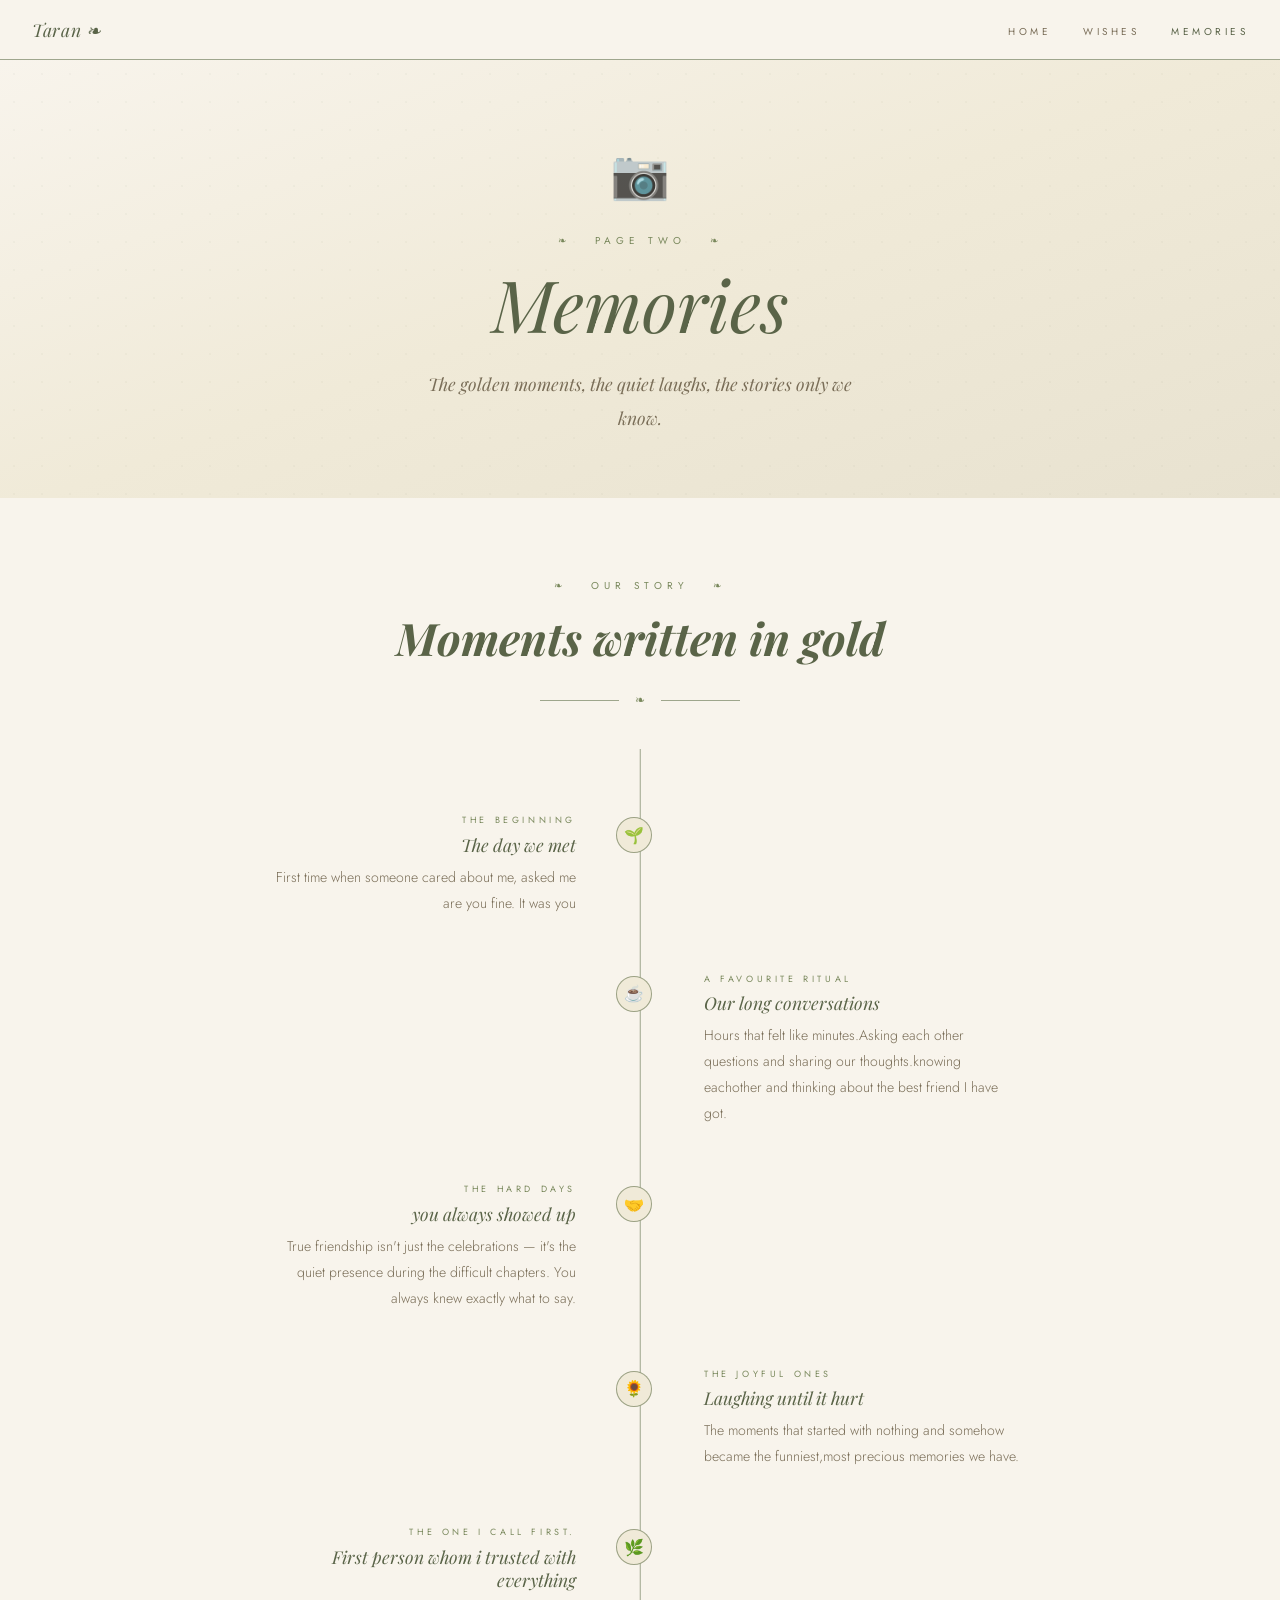
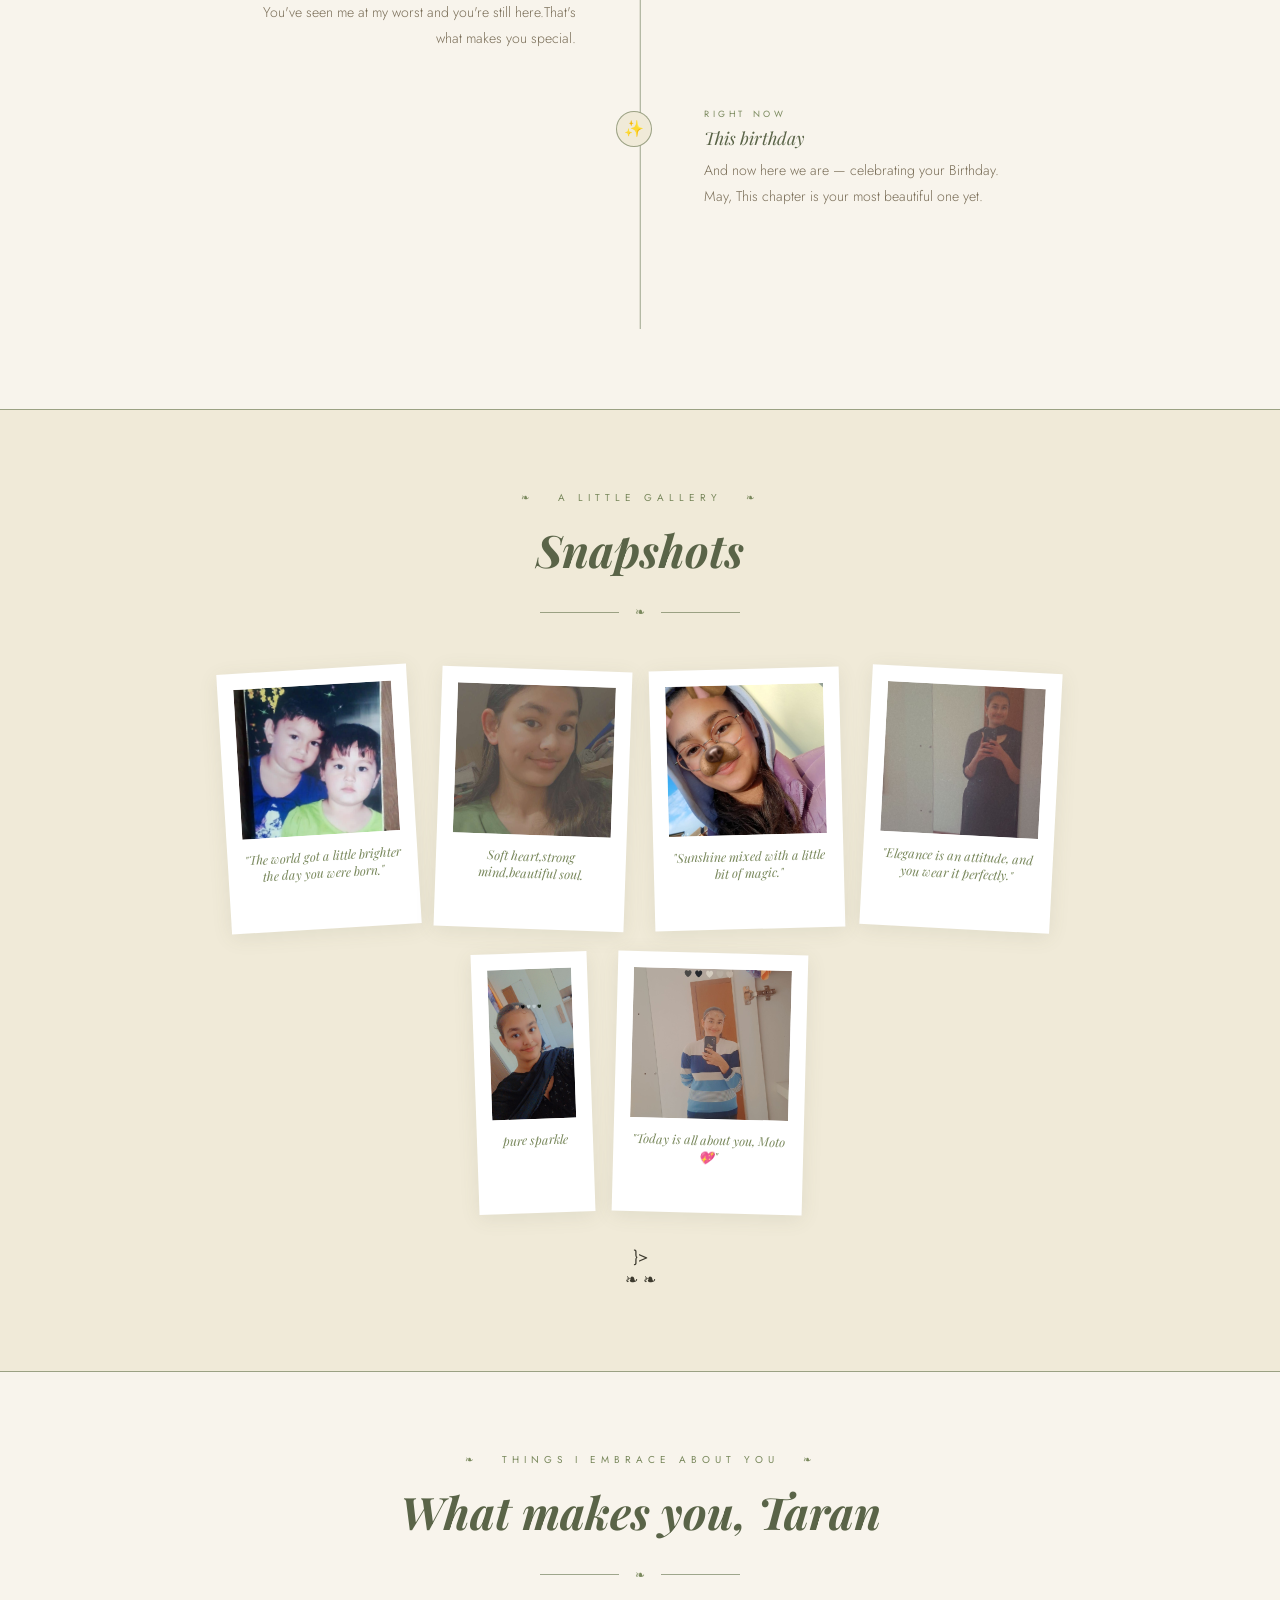
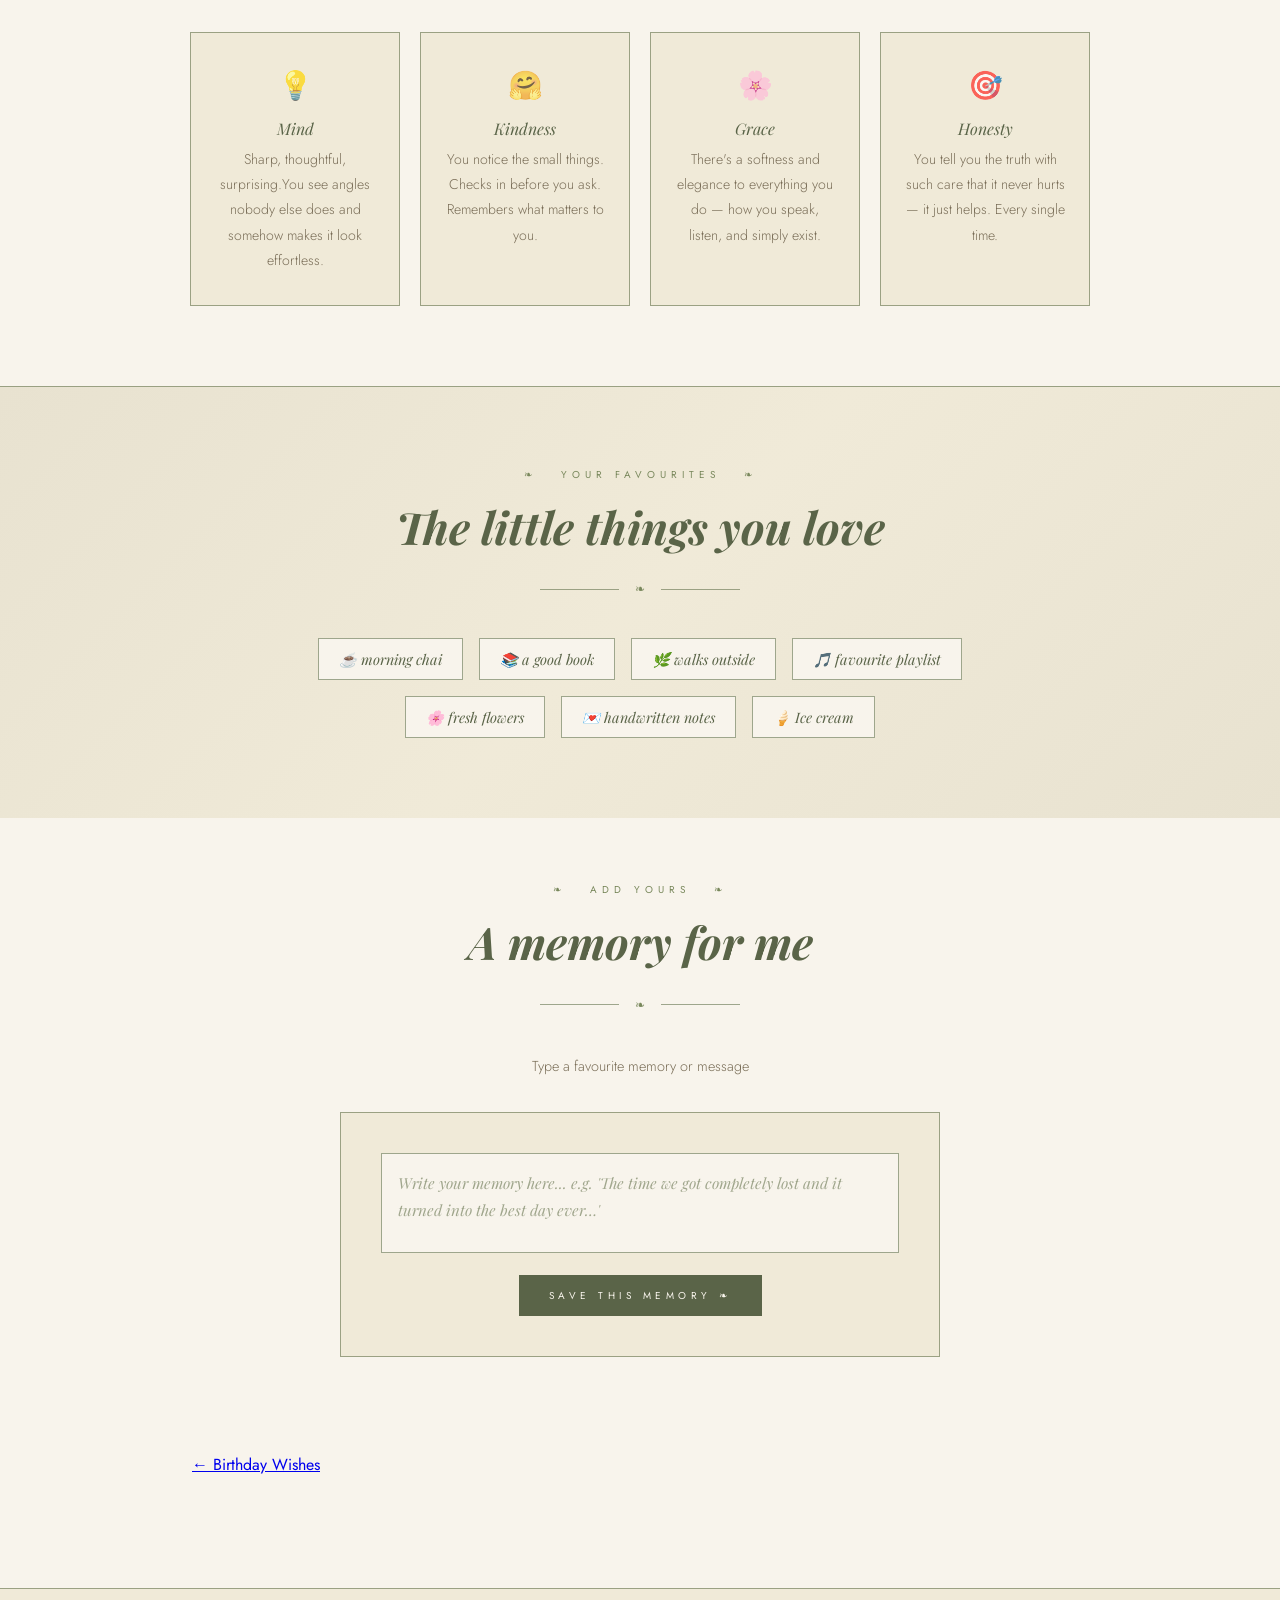
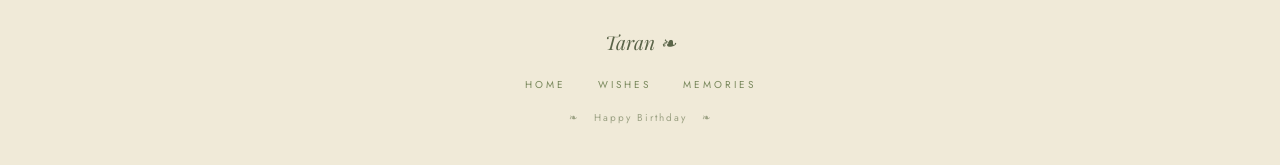
==== commit 06bf35ac: "Update memories.html" ====
--- a/memories.html
+++ b/memories.html
@@ -325,7 +325,7 @@
 <section class="memory-cta">
   <div class="container" style="text-align:center">
     <div class="section-label reveal">❧ &nbsp; add yours &nbsp; ❧</div>
-    <h2 class="section-title reveal"> A memory for you</h2>
+    <h2 class="section-title reveal"> A memory for me </h2>
     <div class="rule reveal"><span></span><em>❧</em><span></span></div>
     <p class="reveal" style="font-size:0.9rem;color:var(--warm);max-width:480px;margin:0 auto;line-height:1.8;font-weight:300">
       Type a favourite memory or message 
